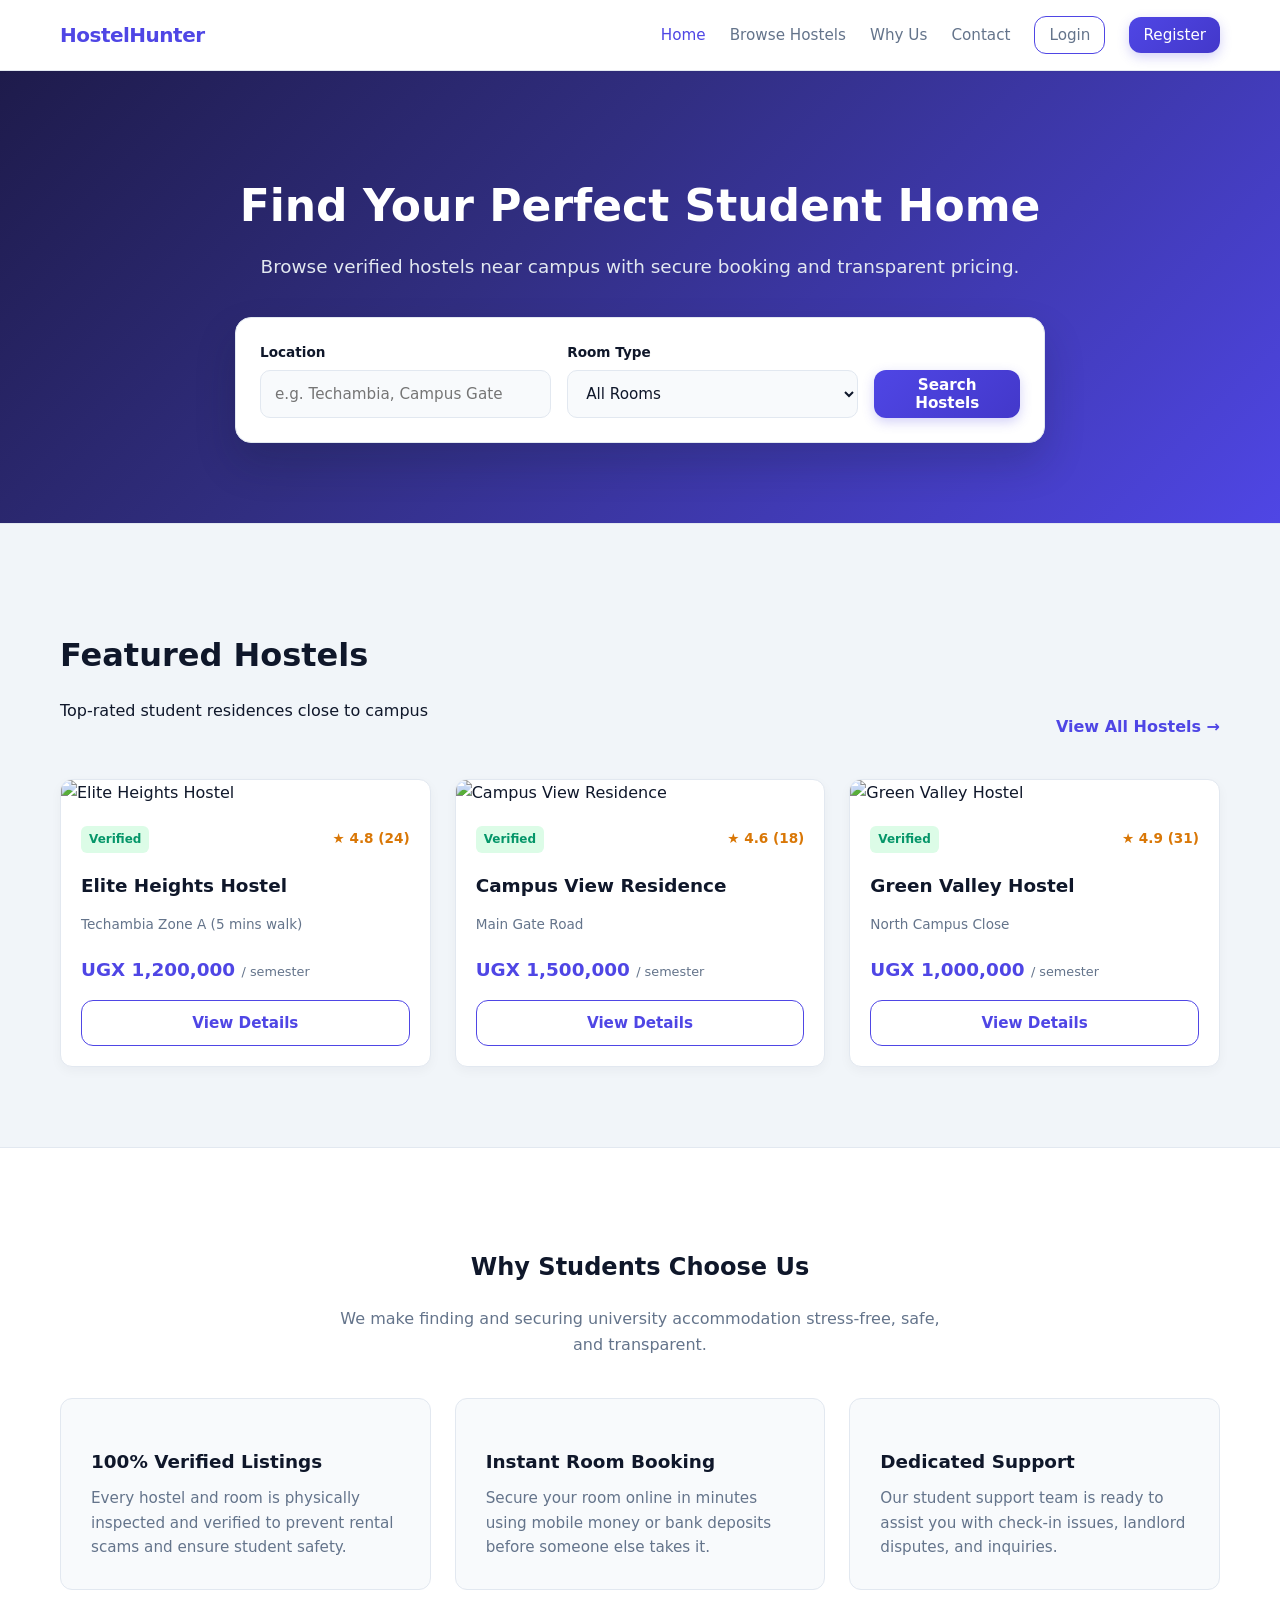
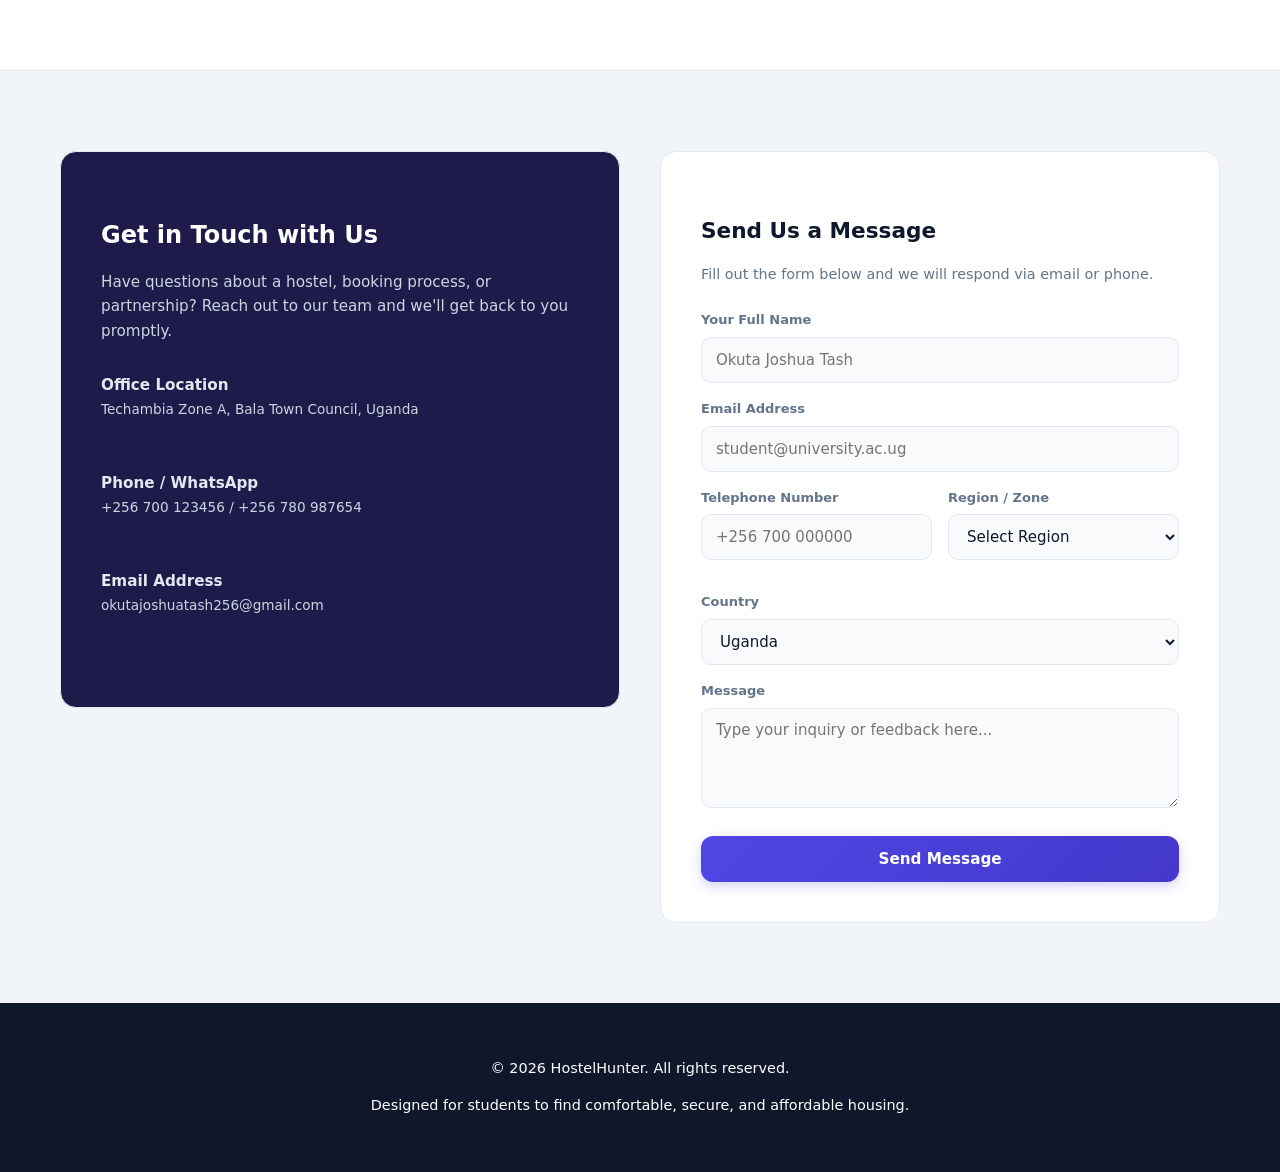
==== index.html @ 8d452d12 "n" ====
<!DOCTYPE html>
<html lang="en">

<head>
    <meta charset="UTF-8">
    <meta name="viewport" content="width=device-width, initial-scale=1.0">
    <title>HostelHunter | Find Your Student Accommodation</title>
    <link rel="stylesheet" href="style.css">
</head>

<body>

    <!-- Navigation Bar -->
    <nav class="navbar">
        <div class="container nav-container">
            <a href="index.html" class="logo">HostelHunter</a>
            <button class="menu-toggle" id="menuToggle" aria-label="Toggle navigation">
                <span></span>
                <span></span>
                <span></span>
            </button>
            <ul class="nav-links" id="navLinks">
                <li><a href="index.html" class="active">Home</a></li>
                <li><a href="listings.html">Browse Hostels</a></li>
                <li><a href="#features">Why Us</a></li>
                <li><a href="#contact">Contact</a></li>
                <li><a href="login.html" class="btn btn-outline" style="padding: 6px 14px;">Login</a></li>
                <li><a href="register.html" class="btn btn-primary" style="padding: 6px 14px;">Register</a></li>
            </ul>
        </div>
    </nav>

    <!-- Hero Section -->
    <header class="hero">
        <div class="container hero-content">
            <h1>Find Your Perfect Student Home</h1>
            <p>Browse verified hostels near campus with secure booking and transparent pricing.</p>

            <form action="listings.html" method="GET" class="search-form">
                <div class="search-group">
                    <label for="location">Location</label>
                    <input type="text" id="location" name="location" placeholder="e.g. Techambia, Campus Gate">
                </div>
                <div class="search-group">
                    <label for="room_type">Room Type</label>
                    <select id="room_type" name="room_type">
                        <option value="">All Rooms</option>
                        <option value="single">Single Room</option>
                        <option value="double">Double Sharing</option>
                        <option value="self_contained">Self Contained</option>
                    </select>
                </div>
                <button type="submit" class="btn btn-primary search-btn">Search Hostels</button>
            </form>
        </div>
    </header>

    <!-- Featured Hostels Section -->
    <section class="section" id="hostels">
        <div class="container">
            <div class="section-header">
                <div>
                    <h2>Featured Hostels</h2>
                    <p>Top-rated student residences close to campus</p>
                </div>
                <a href="listings.html" class="view-all">View All Hostels &rarr;</a>
            </div>

            <div class="grid">
                <!-- Card 1 -->
                <div class="card">
                    <img src="https://images.unsplash.com/photo-1595526114035-0d45ed16cfbf?auto=format&fit=crop&w=600&q=80"
                        alt="Elite Heights Hostel">
                    <div class="card-body">
                        <div class="card-meta">
                            <span class="badge success">Verified</span>
                            <span class="rating">&#9733; 4.8 (24)</span>
                        </div>
                        <h3>Elite Heights Hostel</h3>
                        <p class="location">Techambia Zone A (5 mins walk)</p>
                        <p class="price">UGX 1,200,000 <span>/ semester</span></p>
                        <a href="hostel-detail.html?id=1" class="btn btn-outline full-width">View Details</a>
                    </div>
                </div>

                <!-- Card 2 -->
                <div class="card">
                    <img src="https://images.unsplash.com/photo-1513694203232-719a280e022f?auto=format&fit=crop&w=600&q=80"
                        alt="Campus View Residence">
                    <div class="card-body">
                        <div class="card-meta">
                            <span class="badge success">Verified</span>
                            <span class="rating">&#9733; 4.6 (18)</span>
                        </div>
                        <h3>Campus View Residence</h3>
                        <p class="location">Main Gate Road</p>
                        <p class="price">UGX 1,500,000 <span>/ semester</span></p>
                        <a href="hostel-detail.html?id=2" class="btn btn-outline full-width">View Details</a>
                    </div>
                </div>

                <!-- Card 3 -->
                <div class="card">
                    <img src="https://images.unsplash.com/photo-1502672260266-1c1ef2d93688?auto=format&fit=crop&w=600&q=80"
                        alt="Green Valley Hostel">
                    <div class="card-body">
                        <div class="card-meta">
                            <span class="badge success">Verified</span>
                            <span class="rating">&#9733; 4.9 (31)</span>
                        </div>
                        <h3>Green Valley Hostel</h3>
                        <p class="location">North Campus Close</p>
                        <p class="price">UGX 1,000,000 <span>/ semester</span></p>
                        <a href="hostel-detail.html?id=3" class="btn btn-outline full-width">View Details</a>
                    </div>
                </div>
            </div>
        </div>
    </section>

    <!-- Why Choose Us Section -->
    <section class="section bg-light" id="features">
        <div class="container">
            <div class="text-center" style="max-width: 600px; margin: 0 auto 40px;">
                <h2>Why Students Choose Us</h2>
                <p class="section-sub">We make finding and securing university accommodation stress-free, safe, and
                    transparent.</p>
            </div>

            <div class="features-grid">
                <div class="feature-card">
                    <h3>100% Verified Listings</h3>
                    <p>Every hostel and room is physically inspected and verified to prevent rental scams and ensure
                        student safety.</p>
                </div>
                <div class="feature-card">
                    <h3>Instant Room Booking</h3>
                    <p>Secure your room online in minutes using mobile money or bank deposits before someone else takes
                        it.</p>
                </div>
                <div class="feature-card">
                    <h3>Dedicated Support</h3>
                    <p>Our student support team is ready to assist you with check-in issues, landlord disputes, and
                        inquiries.</p>
                </div>
            </div>
        </div>
    </section>

    <!-- Contact Us Section -->
    <section class="section" id="contact">
        <div class="container">
            <div class="contact-layout">

                <div class="contact-info-card">
                    <h3>Get in Touch with Us</h3>
                    <p>Have questions about a hostel, booking process, or partnership? Reach out to our team and we'll
                        get back to you promptly.</p>

                    <div class="contact-detail-item">
                        <div>
                            <strong>Office Location</strong>
                            <p style="color: #cbd5e1; font-size: 0.85rem; margin-top: 2px;">Techambia Zone A, Bala Town
                                Council, Uganda</p>
                        </div>
                    </div>

                    <div class="contact-detail-item">
                        <div>
                            <strong>Phone / WhatsApp</strong>
                            <p style="color: #cbd5e1; font-size: 0.85rem; margin-top: 2px;">+256 700 123456 / +256 780
                                987654</p>
                        </div>
                    </div>

                    <div class="contact-detail-item">
                        <div>
                            <strong>Email Address</strong>
                            <p style="color: #cbd5e1; font-size: 0.85rem; margin-top: 2px;">okutajoshuatash256@gmail.com
                            </p>
                        </div>
                    </div>
                </div>

                <div class="contact-form-card">
                    <h3 style="color: var(--text); font-size: 1.35rem; margin-bottom: 8px;">Send Us a Message</h3>
                    <p style="color: var(--muted); font-size: 0.9rem; margin-bottom: 24px;">Fill out the form below and
                        we will respond via email or phone.</p>

                    <!-- Success / Error Alert Box -->
                    <div id="contactAlert"
                        style="display: none; padding: 12px 16px; border-radius: 10px; font-size: 0.9rem; font-weight: 600; margin-bottom: 20px; text-align: left; align-items: center; gap: 8px;">
                    </div>

                    <form id="contactForm" onsubmit="handleAjaxContactSubmit(event)">

                        <!-- FormSubmit Hidden Configurations -->
                        <input type="hidden" name="_captcha" value="false">
                        <input type="hidden" name="_template" value="table">
                        <input type="hidden" name="_subject" value="New CampusHostels Inquiry!">

                        <div class="form-group" style="text-align: left; margin-bottom: 16px;">
                            <label for="contactName"
                                style="display:block; font-size:13px; font-weight:600; margin-bottom:6px; color: var(--muted);">Your
                                Full Name</label>
                            <input type="text" id="contactName" name="Full Name" required
                                placeholder="Okuta Joshua Tash"
                                style="width:100%; height:46px; padding:0 14px; border:1px solid var(--border); border-radius:10px; background:var(--bg-light); color: var(--text);">
                        </div>

                        <div class="form-group" style="text-align: left; margin-bottom: 16px;">
                            <label for="contactEmail"
                                style="display:block; font-size:13px; font-weight:600; margin-bottom:6px; color: var(--muted);">Email
                                Address</label>
                            <input type="email" id="contactEmail" name="Email Address" required
                                placeholder="student@university.ac.ug"
                                style="width:100%; height:46px; padding:0 14px; border:1px solid var(--border); border-radius:10px; background:var(--bg-light); color: var(--text);">
                        </div>

                        <!-- Phone Number & Region Row -->
                        <div class="form-row">
                            <div class="form-group" style="text-align: left; margin-bottom: 16px;">
                                <label for="contactPhone"
                                    style="display:block; font-size:13px; font-weight:600; margin-bottom:6px; color: var(--muted);">Telephone
                                    Number</label>
                                <input type="tel" id="contactPhone" name="Phone Number" required
                                    placeholder="+256 700 000000"
                                    style="width:100%; height:46px; padding:0 14px; border:1px solid var(--border); border-radius:10px; background:var(--bg-light); color: var(--text);">
                            </div>

                            <div class="form-group" style="text-align: left; margin-bottom: 16px;">
                                <label for="contactRegion"
                                    style="display:block; font-size:13px; font-weight:600; margin-bottom:6px; color: var(--muted);">Region
                                    / Zone</label>
                                <select id="contactRegion" name="Region Zone" required
                                    style="width:100%; height:46px; padding:0 14px; border:1px solid var(--border); border-radius:10px; background:var(--bg-light); color: var(--text);">
                                    <option value="">Select Region</option>
                                    <option value="Central Region">Central Region</option>
                                    <option value="Eastern Region">Eastern Region</option>
                                    <option value="Northern Region">Northern Region</option>
                                    <option value="Western Region">Western Region</option>
                                </select>
                            </div>
                        </div>

                        <!-- Country Selection (All Countries) -->
                        <div class="form-group" style="text-align: left; margin-bottom: 16px;">
                            <label for="contactCountry"
                                style="display:block; font-size:13px; font-weight:600; margin-bottom:6px; color: var(--muted);">Country</label>
                            <select id="contactCountry" name="Country" required
                                style="width:100%; height:46px; padding:0 14px; border:1px solid var(--border); border-radius:10px; background:var(--bg-light); color: var(--text);">
                                <option value="">Select Country</option>
                                <option value="Uganda" selected>Uganda</option>
                                <option value="Afghanistan">Afghanistan</option>
                                <option value="Albania">Albania</option>
                                <option value="Algeria">Algeria</option>
                                <option value="Andorra">Andorra</option>
                                <option value="Angola">Angola</option>
                                <option value="Argentina">Argentina</option>
                                <option value="Armenia">Armenia</option>
                                <option value="Australia">Australia</option>
                                <option value="Austria">Austria</option>
                                <option value="Azerbaijan">Azerbaijan</option>
                                <option value="Bahamas">Bahamas</option>
                                <option value="Bahrain">Bahrain</option>
                                <option value="Bangladesh">Bangladesh</option>
                                <option value="Barbados">Barbados</option>
                                <option value="Belarus">Belarus</option>
                                <option value="Belgium">Belgium</option>
                                <option value="Belize">Belize</option>
                                <option value="Benin">Benin</option>
                                <option value="Bhutan">Bhutan</option>
                                <option value="Bolivia">Bolivia</option>
                                <option value="Botswana">Botswana</option>
                                <option value="Brazil">Brazil</option>
                                <option value="Brunei">Brunei</option>
                                <option value="Bulgaria">Bulgaria</option>
                                <option value="Burkina Faso">Burkina Faso</option>
                                <option value="Burundi">Burundi</option>
                                <option value="Cambodia">Cambodia</option>
                                <option value="Cameroon">Cameroon</option>
                                <option value="Canada">Canada</option>
                                <option value="Central African Republic">Central African Republic</option>
                                <option value="Chad">Chad</option>
                                <option value="Chile">Chile</option>
                                <option value="China">China</option>
                                <option value="Colombia">Colombia</option>
                                <option value="Comoros">Comoros</option>
                                <option value="Congo">Congo</option>
                                <option value="Costa Rica">Costa Rica</option>
                                <option value="Croatia">Croatia</option>
                                <option value="Cuba">Cuba</option>
                                <option value="Cyprus">Cyprus</option>
                                <option value="Czech Republic">Czech Republic</option>
                                <option value="Denmark">Denmark</option>
                                <option value="Djibouti">Djibouti</option>
                                <option value="Dominican Republic">Dominican Republic</option>
                                <option value="DR Congo">DR Congo</option>
                                <option value="Ecuador">Ecuador</option>
                                <option value="Egypt">Egypt</option>
                                <option value="El Salvador">El Salvador</option>
                                <option value="Equatorial Guinea">Equatorial Guinea</option>
                                <option value="Eritrea">Eritrea</option>
                                <option value="Estonia">Estonia</option>
                                <option value="Eswatini">Eswatini</option>
                                <option value="Ethiopia">Ethiopia</option>
                                <option value="Fiji">Fiji</option>
                                <option value="Finland">Finland</option>
                                <option value="France">France</option>
                                <option value="Gabon">Gabon</option>
                                <option value="Gambia">Gambia</option>
                                <option value="Georgia">Georgia</option>
                                <option value="Germany">Germany</option>
                                <option value="Ghana">Ghana</option>
                                <option value="Greece">Greece</option>
                                <option value="Guatemala">Guatemala</option>
                                <option value="Guinea">Guinea</option>
                                <option value="Guyana">Guyana</option>
                                <option value="Haiti">Haiti</option>
                                <option value="Honduras">Honduras</option>
                                <option value="Hungary">Hungary</option>
                                <option value="Iceland">Iceland</option>
                                <option value="India">India</option>
                                <option value="Indonesia">Indonesia</option>
                                <option value="Iran">Iran</option>
                                <option value="Iraq">Iraq</option>
                                <option value="Ireland">Ireland</option>
                                <option value="Israel">Israel</option>
                                <option value="Italy">Italy</option>
                                <option value="Ivory Coast">Ivory Coast</option>
                                <option value="Jamaica">Jamaica</option>
                                <option value="Japan">Japan</option>
                                <option value="Jordan">Jordan</option>
                                <option value="Kazakhstan">Kazakhstan</option>
                                <option value="Kenya">Kenya</option>
                                <option value="Kuwait">Kuwait</option>
                                <option value="Kyrgyzstan">Kyrgyzstan</option>
                                <option value="Laos">Laos</option>
                                <option value="Latvia">Latvia</option>
                                <option value="Lebanon">Lebanon</option>
                                <option value="Lesotho">Lesotho</option>
                                <option value="Liberia">Liberia</option>
                                <option value="Libya">Libya</option>
                                <option value="Liechtenstein">Liechtenstein</option>
                                <option value="Lithuania">Lithuania</option>
                                <option value="Luxembourg">Luxembourg</option>
                                <option value="Madagascar">Madagascar</option>
                                <option value="Malawi">Malawi</option>
                                <option value="Malaysia">Malaysia</option>
                                <option value="Maldives">Maldives</option>
                                <option value="Mali">Mali</option>
                                <option value="Malta">Malta</option>
                                <option value="Mauritania">Mauritania</option>
                                <option value="Mauritius">Mauritius</option>
                                <option value="Mexico">Mexico</option>
                                <option value="Moldova">Moldova</option>
                                <option value="Monaco">Monaco</option>
                                <option value="Mongolia">Mongolia</option>
                                <option value="Montenegro">Montenegro</option>
                                <option value="Morocco">Morocco</option>
                                <option value="Mozambique">Mozambique</option>
                                <option value="Myanmar">Myanmar</option>
                                <option value="Namibia">Namibia</option>
                                <option value="Nepal">Nepal</option>
                                <option value="Netherlands">Netherlands</option>
                                <option value="New Zealand">New Zealand</option>
                                <option value="Nicaragua">Nicaragua</option>
                                <option value="Niger">Niger</option>
                                <option value="Nigeria">Nigeria</option>
                                <option value="North Korea">North Korea</option>
                                <option value="North Macedonia">North Macedonia</option>
                                <option value="Norway">Norway</option>
                                <option value="Oman">Oman</option>
                                <option value="Pakistan">Pakistan</option>
                                <option value="Palestine">Palestine</option>
                                <option value="Panama">Panama</option>
                                <option value="Papua New Guinea">Papua New Guinea</option>
                                <option value="Paraguay">Paraguay</option>
                                <option value="Peru">Peru</option>
                                <option value="Philippines">Philippines</option>
                                <option value="Poland">Poland</option>
                                <option value="Portugal">Portugal</option>
                                <option value="Qatar">Qatar</option>
                                <option value="Romania">Romania</option>
                                <option value="Russia">Russia</option>
                                <option value="Rwanda">Rwanda</option>
                                <option value="Saudi Arabia">Saudi Arabia</option>
                                <option value="Senegal">Senegal</option>
                                <option value="Serbia">Serbia</option>
                                <option value="Sierra Leone">Sierra Leone</option>
                                <option value="Singapore">Singapore</option>
                                <option value="Slovakia">Slovakia</option>
                                <option value="Slovenia">Slovenia</option>
                                <option value="Somalia">Somalia</option>
                                <option value="South Africa">South Africa</option>
                                <option value="South Korea">South Korea</option>
                                <option value="South Sudan">South Sudan</option>
                                <option value="Spain">Spain</option>
                                <option value="Sri Lanka">Sri Lanka</option>
                                <option value="Sudan">Sudan</option>
                                <option value="Sweden">Sweden</option>
                                <option value="Switzerland">Switzerland</option>
                                <option value="Syria">Syria</option>
                                <option value="Taiwan">Taiwan</option>
                                <option value="Tajikistan">Tajikistan</option>
                                <option value="Tanzania">Tanzania</option>
                                <option value="Thailand">Thailand</option>
                                <option value="Togo">Togo</option>
                                <option value="Trinidad and Tobago">Trinidad and Tobago</option>
                                <option value="Tunisia">Tunisia</option>
                                <option value="Turkey">Turkey</option>
                                <option value="Turkmenistan">Turkmenistan</option>
                                <option value="UAE">United Arab Emirates</option>
                                <option value="UK">United Kingdom</option>
                                <option value="Ukraine">Ukraine</option>
                                <option value="Uruguay">Uruguay</option>
                                <option value="USA">United States</option>
                                <option value="Uzbekistan">Uzbekistan</option>
                                <option value="Venezuela">Venezuela</option>
                                <option value="Vietnam">Vietnam</option>
                                <option value="Yemen">Yemen</option>
                                <option value="Zambia">Zambia</option>
                                <option value="Zimbabwe">Zimbabwe</option>
                            </select>
                        </div>

                        <div class="form-group" style="text-align: left; margin-bottom: 20px;">
                            <label for="contactText"
                                style="display:block; font-size:13px; font-weight:600; margin-bottom:6px; color: var(--muted);">Message</label>
                            <textarea id="contactText" name="Message" required
                                placeholder="Type your inquiry or feedback here..."
                                style="width:100%; height:100px; padding:12px 14px; border:1px solid var(--border); border-radius:10px; background:var(--bg-light); color: var(--text); resize:vertical;"></textarea>
                        </div>

                        <button type="submit" id="contactBtn" class="btn btn-primary full-width"
                            style="height: 46px;">Send Message</button>
                    </form>
                </div>

            </div>
        </div>
    </section>

    <!-- Footer -->
    <footer class="footer">
        <div class="container">
            <p>&copy; 2026 HostelHunter. All rights reserved.</p>
            <p class="footer-sub">Designed for students to find comfortable, secure, and affordable housing.</p>
        </div>
    </footer>

    <script src="script.js"></script>
</body>

</html>
---- style.css ----
/* ==========================================================
   CampusHostels Modern Slate & Emerald Design System
   ========================================================== */

:root {
  --primary: #4f46e5;
  /* Rich Indigo */
  --primary-dark: #4338ca;
  --accent: #0d9488;
  /* Deep Teal */
  --success: #059669;
  /* Emerald Green */
  --text: #0f172a;
  /* Slate Dark */
  --muted: #64748b;
  /* Slate Muted */
  --border: #e2e8f0;
  /* Crisp Border */
  --white: #ffffff;
  --bg-light: #f8fafc;
  /* Soft Light Background */
  --bg-main: #f1f5f9;
  /* Main Site Background */
  --radius: 12px;
  --transition: all 0.2s ease;
}

/* Universal Layout Safeguards */
*,
*::before,
*::after {
  box-sizing: border-box;
  max-width: 100%;
}

html,
body {
  overflow-x: hidden;
  width: 100%;
  margin: 0;
  padding: 0;
}

body {
  font-family: "Segoe UI", system-ui, -apple-system, Roboto, sans-serif;
  color: var(--text);
  background-color: var(--bg-main);
  line-height: 1.6;
}

button,
input,
select,
textarea {
  font-family: inherit;
}

.container {
  width: 100%;
  max-width: 1200px;
  margin: 0 auto;
  padding: 0 20px;
}

.text-center {
  text-align: center;
}

/* ---------- Navigation Bar ---------- */
.navbar {
  background: var(--white);
  border-bottom: 1px solid var(--border);
  box-shadow: 0 1px 3px rgba(0, 0, 0, 0.05);
  position: sticky;
  top: 0;
  z-index: 1000;
  width: 100%;
}

.nav-container {
  display: flex;
  justify-content: space-between;
  align-items: center;
  height: 70px;
  position: relative;
}

.logo {
  font-size: 1.25rem;
  font-weight: 700;
  color: var(--primary);
  text-decoration: none;
  letter-spacing: -0.5px;
  display: flex;
  align-items: center;
}

.logo span {
  font-size: 0.75rem;
  background: var(--primary);
  color: #fff;
  padding: 2px 8px;
  border-radius: 4px;
  margin-left: 6px;
}

.nav-links {
  display: flex;
  list-style: none;
  align-items: center;
  gap: 24px;
  margin: 0;
  padding: 0;
}

.nav-links a {
  text-decoration: none;
  color: var(--muted);
  font-size: 0.95rem;
  font-weight: 500;
  transition: var(--transition);
}

.nav-links a:hover,
.nav-links a.active {
  color: var(--primary);
}

.menu-toggle {
  display: none;
  flex-direction: column;
  gap: 5px;
  background: none;
  border: 0;
  cursor: pointer;
  padding: 4px;
}

.menu-toggle span {
  display: block;
  width: 25px;
  height: 3px;
  background: var(--text);
  border-radius: 2px;
  transition: var(--transition);
}

/* ---------- Buttons ---------- */
.btn {
  display: inline-flex;
  align-items: center;
  justify-content: center;
  padding: 10px 18px;
  border-radius: var(--radius);
  font-weight: 600;
  text-decoration: none;
  cursor: pointer;
  transition: var(--transition);
  border: 0;
  font-size: 0.95rem;
}

.btn-primary {
  background: linear-gradient(135deg, var(--primary), var(--primary-dark));
  color: #fff !important;
  box-shadow: 0 4px 12px rgba(79, 70, 229, 0.25);
}

.btn-primary:hover {
  transform: translateY(-1px);
  box-shadow: 0 6px 16px rgba(79, 70, 229, 0.35);
}

.btn-outline {
  border: 1px solid var(--primary);
  color: var(--primary);
  background: transparent;
}

.btn-outline:hover {
  background: var(--primary);
  color: #fff !important;
}

.full-width {
  display: block;
  width: 100%;
  text-align: center;
}

/* ---------- Hero & Page Headers ---------- */
.hero {
  background: linear-gradient(135deg, #1e1b4b 0%, #312e81 40%, #4f46e5 100%);
  color: var(--white);
  padding: 80px 0;
  text-align: center;
  border-bottom: 1px solid var(--border);
}

.hero-content {
  max-width: 850px;
  margin: 0 auto;
}

.hero-content h1 {
  font-size: 2.75rem;
  font-weight: 800;
  color: #ffffff !important;
  margin-bottom: 16px;
  line-height: 1.2;
}

.hero-content p {
  font-size: 1.15rem;
  margin-bottom: 36px;
  color: #e2e8f0 !important;
}

.page-header {
  background: linear-gradient(135deg, #1e1b4b 0%, #312e81 40%, #4f46e5 100%);
  color: var(--white);
  padding: 50px 0;
  margin-bottom: 40px;
  border-bottom: 1px solid var(--border);
}

.page-header h1 {
  font-size: 2.25rem;
  font-weight: 800;
  color: #ffffff !important;
  margin-bottom: 8px;
}

.page-header p {
  color: #cbd5e1 !important;
  font-size: 1rem;
  margin: 0;
}

/* ---------- Search Form & Filters ---------- */
.search-form {
  background: var(--white);
  padding: 24px;
  border-radius: 16px;
  display: grid;
  grid-template-columns: 2fr 2fr 1fr;
  gap: 16px;
  box-shadow: 0 20px 40px rgba(15, 23, 42, 0.2);
  border: 1px solid var(--border);
  width: 100%;
  margin: 0 auto;
  text-align: left;
  align-items: flex-end;
}

.search-group {
  width: 100%;
  display: flex;
  flex-direction: column;
}

.search-group label {
  font-size: 0.85rem;
  font-weight: 600;
  margin-bottom: 6px;
  color: var(--text);
}

.search-group input,
.search-group select {
  width: 100% !important;
  min-width: 0;
  height: 48px;
  padding: 0 14px;
  border: 1px solid var(--border);
  border-radius: 10px;
  background-color: var(--bg-light);
  font-size: 0.95rem;
  color: var(--text);
}

.search-btn {
  height: 48px;
  width: 100%;
}

.listings-layout {
  display: grid;
  grid-template-columns: 280px 1fr;
  gap: 32px;
  align-items: start;
  margin-bottom: 80px;
}

.filter-sidebar {
  background: var(--white);
  border: 1px solid var(--border);
  border-radius: var(--radius);
  padding: 24px;
  position: sticky;
  top: 90px;
}

.filter-sidebar h3 {
  font-size: 1.15rem;
  color: var(--text);
  border-bottom: 1px solid var(--border);
  padding-bottom: 10px;
  margin-bottom: 20px;
}

.filter-group {
  margin-bottom: 20px;
  text-align: left;
}

.filter-group label {
  display: block;
  font-size: 0.85rem;
  font-weight: 600;
  color: var(--text);
  margin-bottom: 8px;
}

.filter-group input[type="text"],
.filter-group select,
.filter-group input[type="number"] {
  width: 100%;
  height: 42px;
  padding: 0 12px;
  border: 1px solid var(--border);
  border-radius: 8px;
  font-size: 0.9rem;
  background: var(--bg-light);
  color: var(--text);
}

.checkbox-group {
  display: flex;
  flex-direction: column;
  gap: 8px;
  max-height: 160px;
  overflow-y: auto;
}

.checkbox-label {
  display: flex;
  align-items: center;
  gap: 8px;
  font-size: 0.9rem;
  color: var(--muted);
  cursor: pointer;
}

.checkbox-label input {
  accent-color: var(--primary);
  width: 16px;
  height: 16px;
}

.listings-top-bar {
  display: flex;
  justify-content: space-between;
  align-items: center;
  margin-bottom: 24px;
  background: var(--white);
  padding: 16px 20px;
  border-radius: var(--radius);
  border: 1px solid var(--border);
  flex-wrap: wrap;
  gap: 12px;
}

.results-count {
  font-size: 0.9rem;
  color: var(--muted);
}

.sort-container {
  display: flex;
  align-items: center;
  gap: 8px;
  font-size: 0.9rem;
  color: var(--muted);
}

.sort-container select {
  padding: 6px 12px;
  border: 1px solid var(--border);
  border-radius: 6px;
  background: #fff;
  color: var(--text);
  outline: none;
}

/* ---------- Sections & Hostel Cards ---------- */
.section {
  padding: 80px 0;
}

.bg-light {
  background-color: var(--white);
  border-top: 1px solid var(--border);
  border-bottom: 1px solid var(--border);
}

.section-header {
  display: flex;
  justify-content: space-between;
  align-items: flex-end;
  margin-bottom: 40px;
  flex-wrap: wrap;
  gap: 16px;
}

.section-header h2 {
  font-size: 2rem;
  color: var(--text);
  margin-bottom: 6px;
}

.section-sub {
  color: var(--muted);
  font-size: 1rem;
  margin-bottom: 40px;
}

.view-all {
  color: var(--primary);
  text-decoration: none;
  font-weight: 600;
}

.view-all:hover {
  text-decoration: underline;
}

.grid {
  display: grid;
  grid-template-columns: repeat(auto-fit, minmax(280px, 1fr));
  gap: 24px;
}

.card {
  background: var(--white);
  border: 1px solid var(--border);
  border-radius: var(--radius);
  overflow: hidden;
  transition: var(--transition);
  box-shadow: 0 4px 12px rgba(15, 23, 42, 0.04);
}

.card:hover {
  box-shadow: 0 12px 24px rgba(15, 23, 42, 0.08);
  border-color: var(--primary);
  transform: translateY(-2px);
}

.card img {
  width: 100%;
  height: 200px;
  object-fit: cover;
}

.card-body {
  padding: 20px;
}

.card-meta {
  display: flex;
  justify-content: space-between;
  align-items: center;
  margin-bottom: 12px;
}

.badge {
  font-size: 0.75rem;
  font-weight: 600;
  padding: 4px 8px;
  border-radius: 6px;
}

.badge.success {
  background: #dcfce7;
  color: var(--success);
}

.rating {
  font-size: 0.85rem;
  font-weight: 600;
  color: #d97706;
}

.card h3 {
  font-size: 1.15rem;
  color: var(--text) !important;
  margin-bottom: 6px;
}

.location {
  font-size: 0.85rem;
  color: var(--muted) !important;
  margin-bottom: 12px;
}

.price {
  font-size: 1.15rem;
  font-weight: 700;
  color: var(--primary);
  margin-bottom: 16px;
}

.price span {
  font-size: 0.8rem;
  font-weight: 400;
  color: var(--muted);
}

/* Features Grid */
.features-grid {
  display: grid;
  grid-template-columns: repeat(auto-fit, minmax(280px, 1fr));
  gap: 24px;
}

.feature-card {
  background: var(--bg-light);
  border: 1px solid var(--border);
  border-radius: var(--radius);
  padding: 30px;
  text-align: left;
}

.feature-card h3 {
  font-size: 1.15rem;
  color: var(--text) !important;
  margin-bottom: 10px;
}

.feature-card p {
  color: var(--muted) !important;
  font-size: 0.95rem;
  margin: 0;
}

/* ---------- Hostel Detail & Booking Layouts ---------- */
.detail-layout,
.booking-layout,
.dashboard-layout {
  display: grid;
  grid-template-columns: 2fr 1fr;
  gap: 32px;
  align-items: start;
  margin: 40px 0 80px;
}

.dashboard-layout {
  grid-template-columns: 260px 1fr;
}

.gallery-container {
  display: grid;
  grid-template-columns: 2fr 1fr;
  gap: 12px;
  margin-bottom: 24px;
}

.main-image {
  width: 100%;
  height: 380px;
  object-fit: cover;
  border-radius: var(--radius);
  border: 1px solid var(--border);
}

.side-images {
  display: flex;
  flex-direction: column;
  gap: 12px;
}

.side-images img {
  width: 100%;
  height: 184px;
  object-fit: cover;
  border-radius: var(--radius);
  border: 1px solid var(--border);
}

.detail-section,
.booking-card,
.dashboard-card {
  padding: 32px;
  margin-bottom: 24px;
  background: var(--white);
  border: 1px solid var(--border);
  border-radius: var(--radius);
}

.detail-section h2,
.booking-card h2,
.dashboard-card h2 {
  font-size: 1.35rem;
  color: var(--text);
  margin-bottom: 16px;
  border-bottom: 1px solid var(--border);
  padding-bottom: 10px;
}

.amenities-grid {
  display: grid;
  grid-template-columns: repeat(2, 1fr);
  gap: 12px;
  margin-top: 16px;
}

.amenity-item {
  display: flex;
  align-items: center;
  gap: 10px;
  font-size: 0.9rem;
  color: var(--text);
  background: var(--bg-light);
  padding: 10px 14px;
  border-radius: 8px;
  border: 1px solid var(--border);
}

.room-type-card {
  border: 1px solid var(--border);
  border-radius: 8px;
  padding: 16px;
  margin-bottom: 12px;
  display: flex;
  justify-content: space-between;
  align-items: center;
  background: var(--bg-light);
  flex-wrap: wrap;
  gap: 12px;
}

.room-info h4 {
  color: var(--text);
  font-size: 1.05rem;
  margin-bottom: 4px;
}

.room-info p {
  color: var(--muted);
  font-size: 0.85rem;
  margin: 0;
}

.room-action {
  text-align: right;
}

.room-action .price {
  font-size: 1.1rem;
  font-weight: 700;
  color: var(--primary);
  margin-bottom: 8px;
}

.review-card {
  background: var(--bg-light);
  border: 1px solid var(--border);
  border-radius: 8px;
  padding: 16px;
  margin-bottom: 12px;
}

.review-header {
  display: flex;
  justify-content: space-between;
  margin-bottom: 4px;
}

.reviewer-name {
  font-weight: 600;
  font-size: 0.95rem;
  color: var(--text);
}

.review-date {
  font-size: 0.8rem;
  color: var(--muted);
}

.review-text {
  font-size: 0.9rem;
  color: var(--muted);
  margin: 0;
}

.booking-sidebar {
  padding: 24px;
  position: sticky;
  top: 90px;
  border: 1px solid var(--border);
  border-radius: var(--radius);
  background: var(--white);
}

.booking-sidebar h3 {
  color: var(--text);
  font-size: 1.25rem;
  margin-bottom: 16px;
}

.hostel-contact-box {
  margin-top: 20px;
  padding-top: 16px;
  border-top: 1px solid var(--border);
  font-size: 0.9rem;
  color: var(--muted);
}

.hostel-contact-box strong {
  color: var(--text);
}

/* Payment Options Grid */
.payment-options-grid {
  display: grid;
  grid-template-columns: repeat(3, 1fr);
  gap: 16px;
  margin-bottom: 24px;
}

.payment-card-option {
  border: 2px solid var(--border);
  border-radius: 12px;
  padding: 16px;
  cursor: pointer;
  background: var(--bg-light);
  transition: var(--transition);
  display: flex;
  flex-direction: column;
  position: relative;
}

.payment-card-option input {
  position: absolute;
  top: 12px;
  right: 12px;
  accent-color: var(--primary);
}

.payment-card-option.selected {
  border-color: var(--primary);
  background: #eef2ff;
}

.payment-title {
  font-weight: 600;
  font-size: 0.95rem;
  color: var(--text);
  margin-bottom: 4px;
}

.payment-desc {
  font-size: 0.8rem;
  color: var(--muted);
}

.payment-details-box {
  display: none;
  background: var(--bg-light);
  border: 1px solid var(--border);
  border-radius: 10px;
  padding: 20px;
  margin-top: 16px;
}

.payment-details-box.active {
  display: block;
}

/* ---------- Dashboard Components ---------- */
.dashboard-sidebar {
  padding: 24px;
  position: sticky;
  top: 90px;
  background: var(--white);
  border: 1px solid var(--border);
  border-radius: var(--radius);
}

.student-profile-snippet {
  text-align: center;
  padding-bottom: 20px;
  margin-bottom: 20px;
  border-bottom: 1px solid var(--border);
}

.student-avatar {
  width: 64px;
  height: 64px;
  border-radius: 50%;
  background: linear-gradient(135deg, var(--primary), var(--accent));
  color: #fff;
  font-size: 1.5rem;
  font-weight: 700;
  display: grid;
  place-items: center;
  margin: 0 auto 12px;
}

.student-profile-snippet h3 {
  font-size: 1rem;
  color: var(--text);
  margin-bottom: 2px;
}

.student-profile-snippet p {
  font-size: 0.8rem;
  color: var(--muted);
}

.dashboard-nav {
  display: flex;
  flex-direction: column;
  gap: 6px;
}

.dashboard-nav-link {
  display: flex;
  align-items: center;
  gap: 12px;
  padding: 10px 14px;
  border-radius: 8px;
  color: var(--muted);
  text-decoration: none;
  font-size: 0.95rem;
  font-weight: 500;
  transition: var(--transition);
}

.dashboard-nav-link:hover,
.dashboard-nav-link.active {
  background: var(--bg-light);
  color: var(--primary);
}

.dashboard-section {
  display: none;
}

.dashboard-section.active {
  display: block;
}

.stats-grid {
  display: grid;
  grid-template-columns: repeat(3, 1fr);
  gap: 16px;
  margin-bottom: 24px;
}

.stat-box {
  background: var(--bg-light);
  border: 1px solid var(--border);
  border-radius: 12px;
  padding: 20px;
}

.stat-box span {
  display: block;
  font-size: 0.8rem;
  color: var(--muted);
  text-transform: uppercase;
  font-weight: 600;
  margin-bottom: 6px;
}

.stat-box strong {
  font-size: 1.35rem;
  color: var(--text);
}

/* ---------- Tables ---------- */
.booking-table {
  width: 100%;
  border-collapse: collapse;
  text-align: left;
  font-size: 0.9rem;
}

.booking-table th {
  background: var(--bg-light);
  color: var(--muted);
  font-weight: 600;
  padding: 12px;
  border-bottom: 1px solid var(--border);
}

.booking-table td {
  padding: 14px 12px;
  border-bottom: 1px solid var(--border);
  color: var(--text);
}

.badge-status {
  display: inline-block;
  padding: 4px 10px;
  border-radius: 6px;
  font-size: 0.75rem;
  font-weight: 600;
}

.badge-status.confirmed {
  background: #dcfce7;
  color: var(--success);
}

.badge-status.pending {
  background: #fef9c3;
  color: #854d0e;
}

/* ---------- Forms & Summary ---------- */
.form-row {
  display: grid;
  grid-template-columns: repeat(2, 1fr);
  gap: 16px;
  margin-bottom: 16px;
}

.form-group {
  margin-bottom: 16px;
  text-align: left;
}

.form-group label {
  display: block;
  margin-bottom: 6px;
  font-size: 13px;
  font-weight: 600;
  color: var(--muted);
}

.form-group input,
.form-group select,
.form-group textarea {
  width: 100%;
  height: 46px;
  padding: 0 14px;
  font-size: 15px;
  color: var(--text);
  background: var(--bg-light);
  border: 1px solid var(--border);
  border-radius: 10px;
  transition: border-color .2s, box-shadow .2s;
}

.form-group textarea {
  height: 100px;
  padding-top: 12px;
  resize: vertical;
}

.form-group input:focus,
.form-group select:focus,
.form-group textarea:focus {
  outline: none;
  background: #fff;
  border-color: var(--primary);
  box-shadow: 0 0 0 4px rgba(79, 70, 229, 0.15);
}

.summary-item {
  display: flex;
  justify-content: space-between;
  margin-bottom: 12px;
  font-size: 0.9rem;
  color: var(--muted);
}

.summary-total {
  border-top: 1px solid var(--border);
  padding-top: 14px;
  margin-top: 14px;
  font-size: 1.1rem;
  font-weight: 700;
  color: var(--text);
  display: flex;
  justify-content: space-between;
}

/* ---------- Contact Section ---------- */
.contact-layout {
  display: grid;
  grid-template-columns: 1fr 1fr;
  gap: 40px;
  align-items: start;
}

.contact-info-card {
  background: #1e1b4b;
  color: var(--white);
  padding: 40px;
  border-radius: 16px;
  border: 1px solid var(--border);
}

.contact-info-card h3 {
  color: var(--white) !important;
  font-size: 1.5rem;
  margin-bottom: 12px;
}

.contact-info-card p {
  color: #cbd5e1 !important;
  font-size: 0.95rem;
  margin-bottom: 30px;
}

.contact-detail-item {
  display: flex;
  align-items: flex-start;
  gap: 14px;
  margin-bottom: 20px;
  font-size: 0.95rem;
  color: #e2e8f0;
}

.contact-form-card {
  background: var(--white);
  border: 1px solid var(--border);
  border-radius: 16px;
  padding: 40px;
}

/* ---------- Modals ---------- */
.modal-overlay {
  position: fixed;
  top: 0;
  left: 0;
  width: 100%;
  height: 100%;
  background: rgba(15, 23, 42, 0.6);
  display: grid;
  place-items: center;
  z-index: 2000;
  opacity: 0;
  visibility: hidden;
  transition: opacity 0.2s ease, visibility 0.2s ease;
  padding: 16px;
}

.modal-overlay.active {
  opacity: 1;
  visibility: visible;
}

.modal-card {
  background: var(--white);
  border: 1px solid var(--border);
  border-radius: 16px;
  padding: 32px;
  width: 100%;
  max-width: 480px;
  box-shadow: 0 20px 40px rgba(15, 23, 42, 0.2);
}

/* ---------- Footer ---------- */
.footer {
  background: #0f172a;
  color: var(--white);
  padding: 40px 0;
  text-align: center;
}

.footer p {
  font-size: 0.9rem;
  color: #ffffff;
}

.footer-sub {
  color: var(--muted);
  font-size: 0.8rem;
  margin-top: 6px;
}

/* ==========================================================
   SMARTPHONE & TABLET RESPONSIVE BREAKPOINTS
   ========================================================== */

@media (max-width: 900px) {

  .grid,
  .listings-layout,
  .detail-layout,
  .booking-layout,
  .dashboard-layout,
  .contact-layout,
  .stats-grid,
  .form-row,
  .search-form,
  .payment-options-grid,
  .gallery-container {
    grid-template-columns: 1fr !important;
  }

  .filter-sidebar,
  .booking-sidebar,
  .dashboard-sidebar {
    position: static;
  }
}

@media (max-width: 768px) {
  .container {
    padding-left: 16px;
    padding-right: 16px;
  }

  /* Hamburger Navigation Drawer */
  .menu-toggle {
    display: flex !important;
  }

  .nav-links {
    display: none;
    flex-direction: column;
    position: absolute;
    top: 70px;
    left: 0;
    width: 100%;
    background: var(--white);
    padding: 20px;
    border-bottom: 1px solid var(--border);
    box-shadow: 0 10px 25px rgba(15, 23, 42, 0.1);
    align-items: stretch;
    gap: 12px;
  }

  .nav-links.active {
    display: flex !important;
  }

  .nav-links li {
    width: 100%;
  }

  .nav-links a {
    display: block;
    width: 100%;
    padding: 10px 0;
  }

  /* Hero & Page Header Adjustments */
  .hero,
  .page-header {
    padding: 40px 0;
  }

  .hero-content h1 {
    font-size: 2rem;
  }

  .search-form {
    padding: 16px;
  }

  .section {
    padding: 50px 0;
  }

  .contact-info-card,
  .contact-form-card,
  .booking-card,
  .detail-section {
    padding: 24px;
  }

  /* Tables wrapper */
  div[style*="overflow-x: auto"] {
    width: 100%;
    overflow-x: auto;
    -webkit-overflow-scrolling: touch;
  }

  .booking-table {
    min-width: 500px;
  }
}
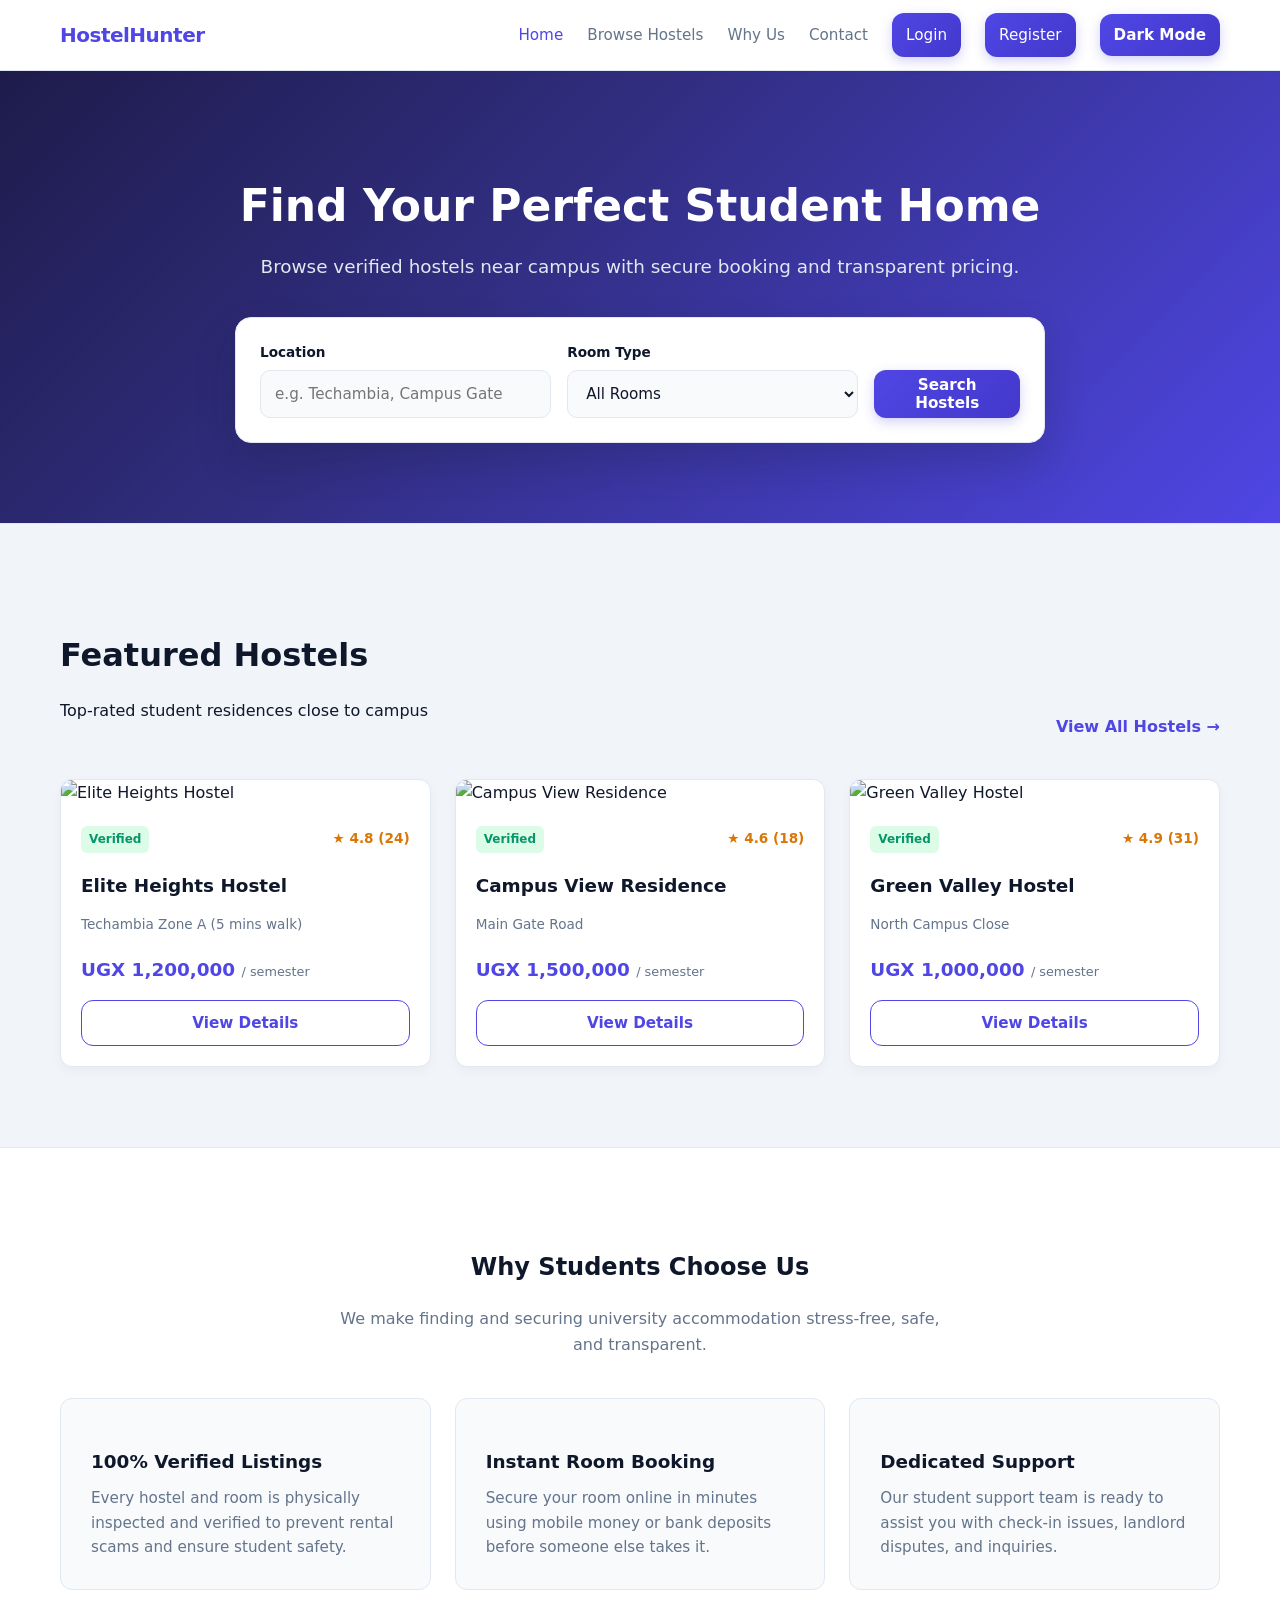
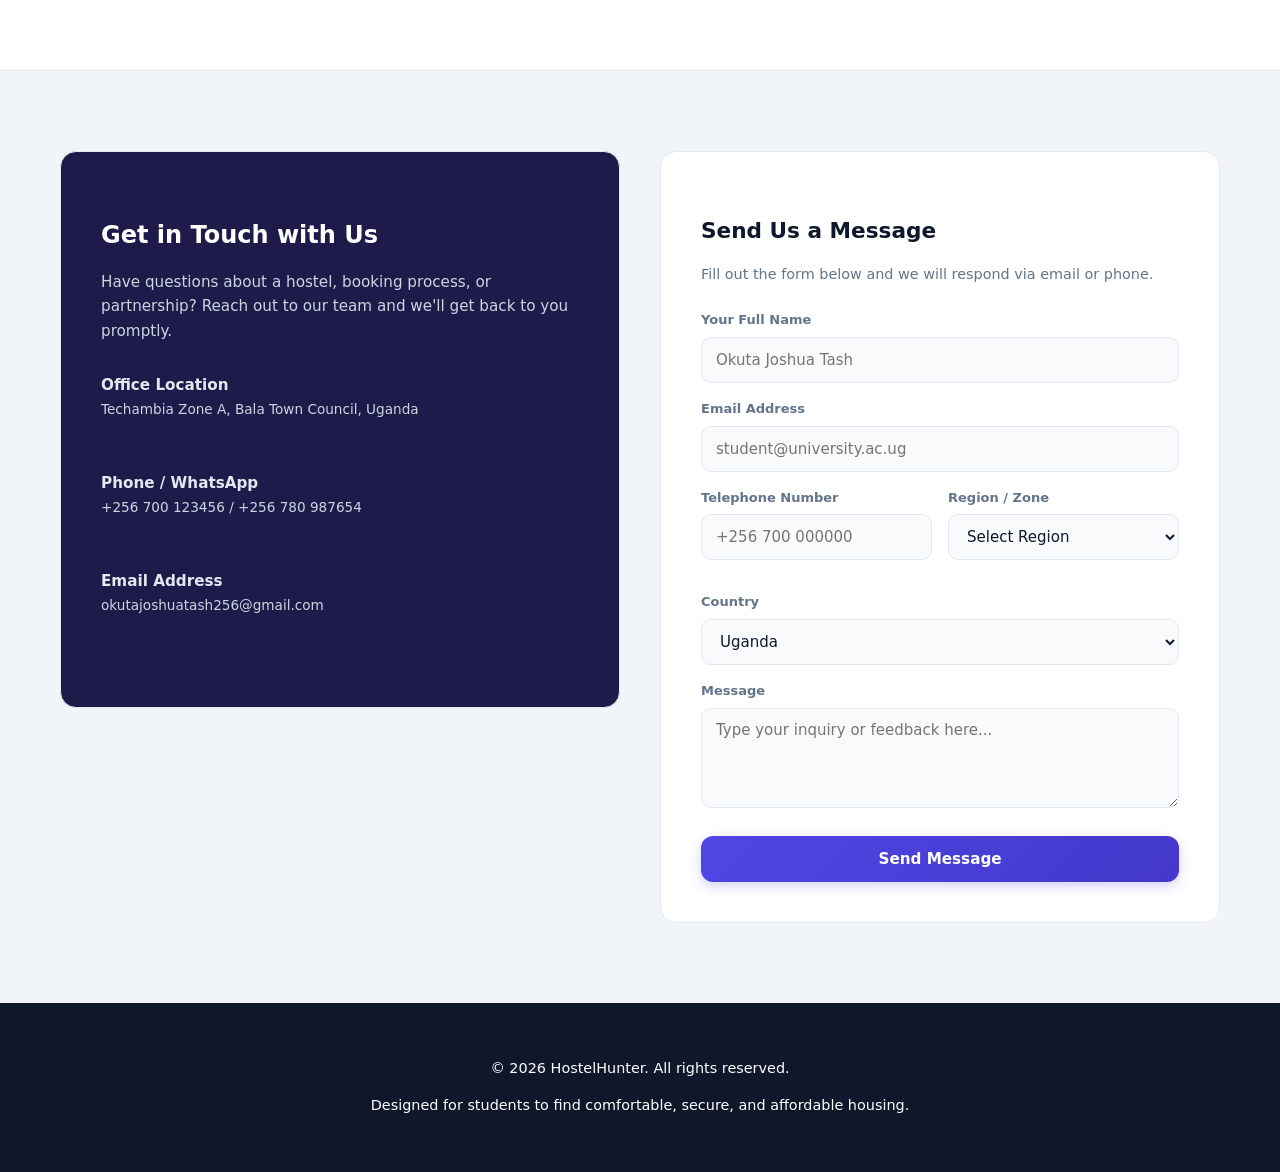
==== commit 13fea08c: "dark mode" ====
--- a/index.html
+++ b/index.html
@@ -5,7 +5,11 @@
     <meta charset="UTF-8">
     <meta name="viewport" content="width=device-width, initial-scale=1.0">
     <title>HostelHunter | Find Your Student Accommodation</title>
+
+    <link rel="icon" type="image/png" href="icon.jpeg">
     <link rel="stylesheet" href="style.css">
+
+
 </head>
 
 <body>
@@ -24,8 +28,19 @@
                 <li><a href="listings.html">Browse Hostels</a></li>
                 <li><a href="#features">Why Us</a></li>
                 <li><a href="#contact">Contact</a></li>
-                <li><a href="login.html" class="btn btn-outline" style="padding: 6px 14px;">Login</a></li>
-                <li><a href="register.html" class="btn btn-primary" style="padding: 6px 14px;">Register</a></li>
+                <li><a href="login.html" class="btn btn-primary" style="padding: 10px 14px;">Login</a></li>
+                <li><a href="register.html" class="btn btn-primary" style="padding: 10px 14px;">Register</a></li>
+                <button onclick="toggleDarkMode()" class="btn btn-primary" style="padding: 12px 14px;">Dark Mode</button>
+                <script>
+                    //Toggle dark mode button
+                    let isDark = false;
+                    function toggleDarkMode() {
+                        isDark = !isDark;
+                        document.body.style.background = isDark ? "black" : "white";
+                        document.body.style.color = isDark ? "white" : "black";
+
+                    }
+                </script>
             </ul>
         </div>
     </nav>
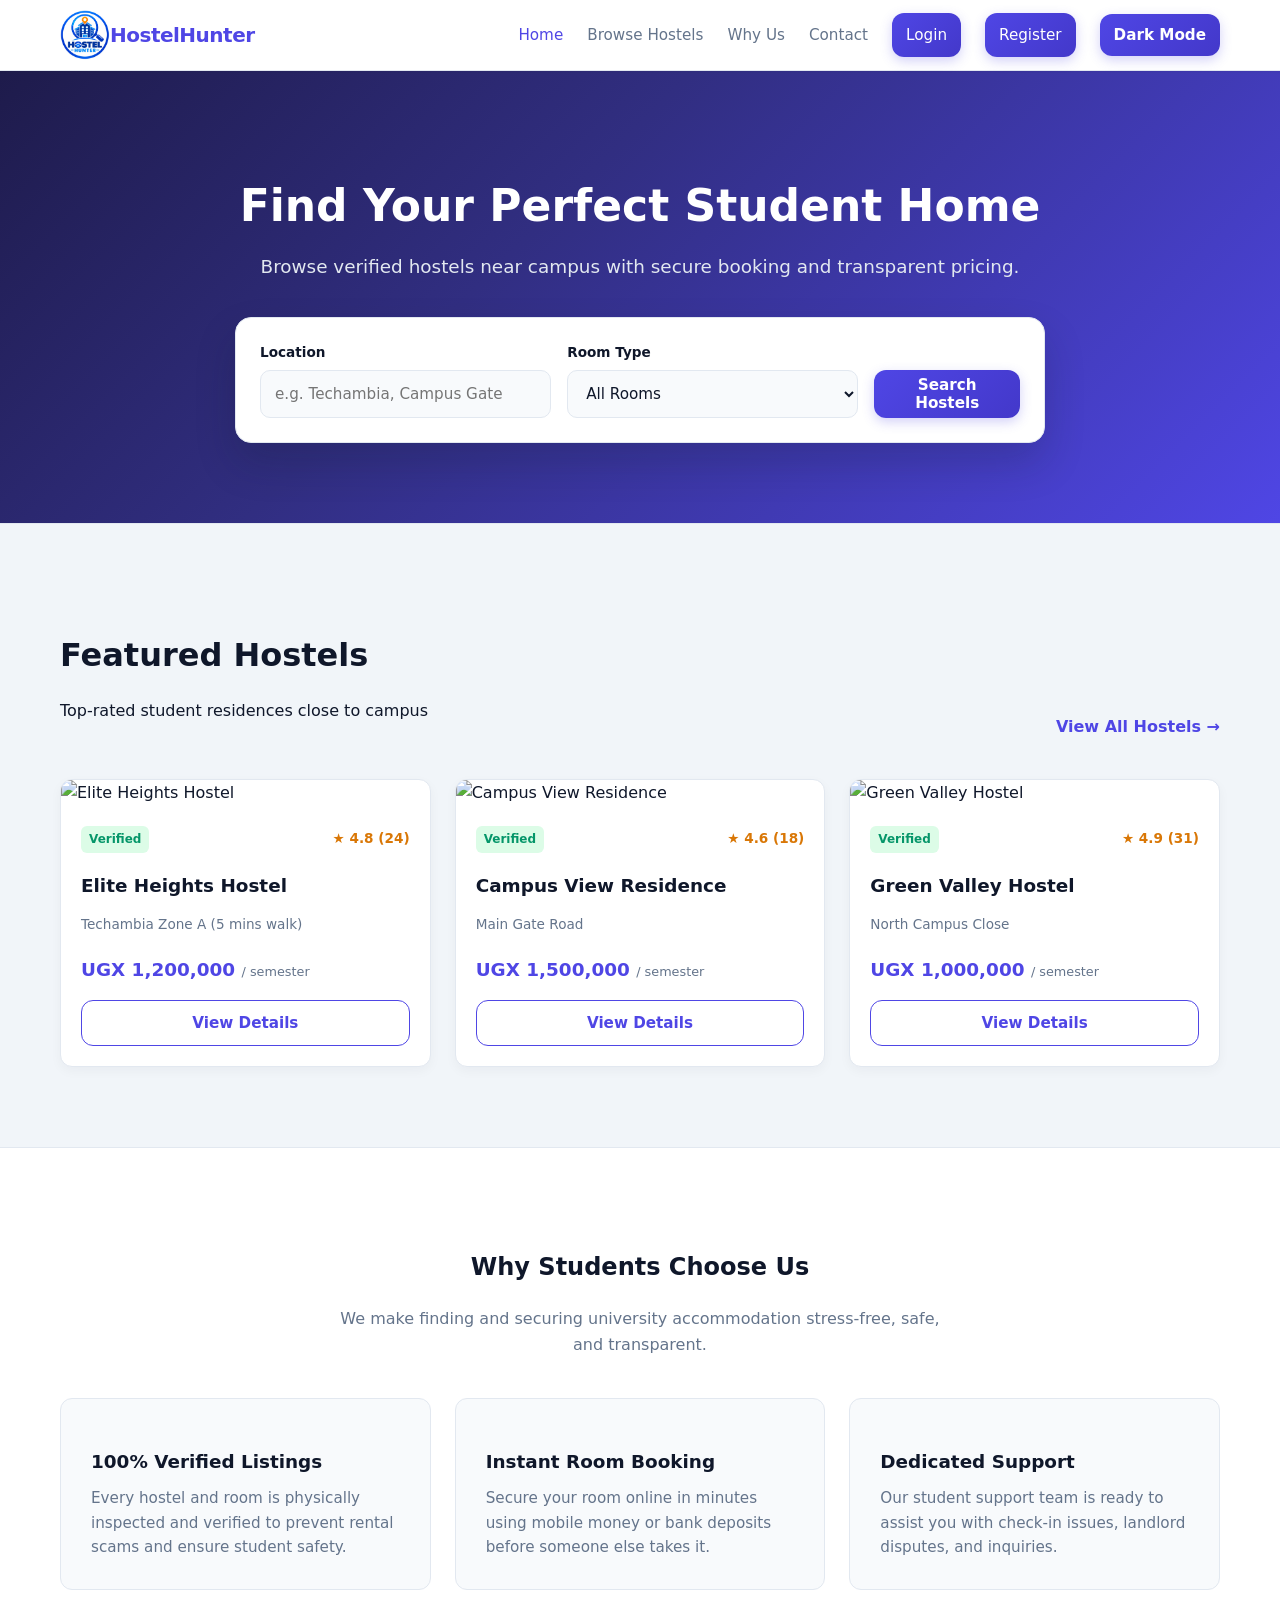
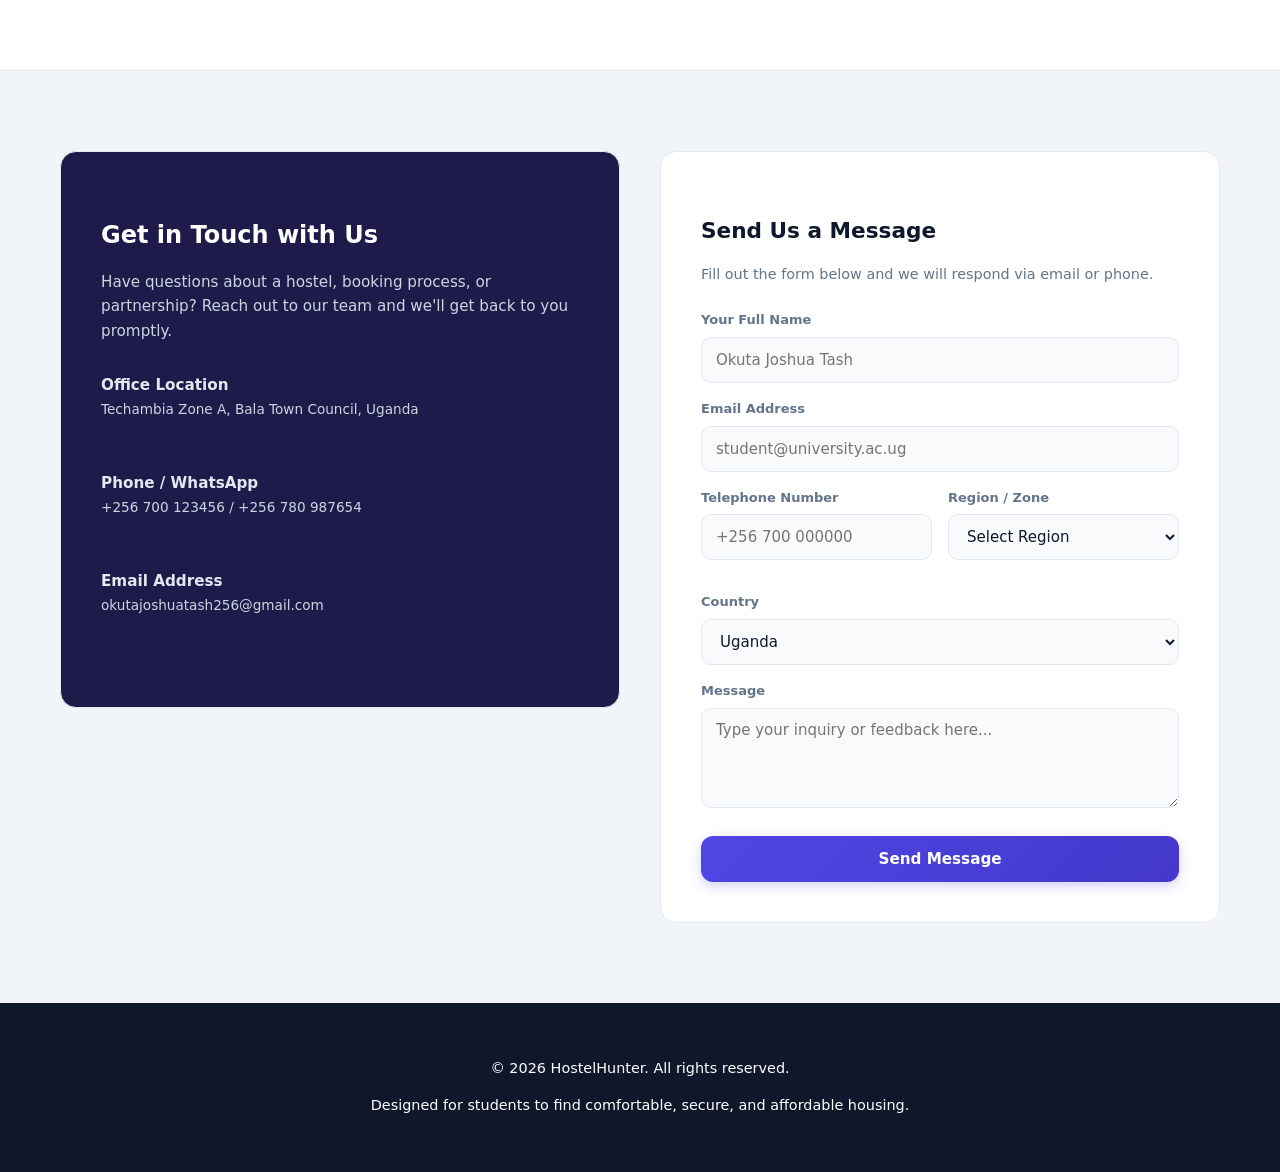
==== commit f6729fcc: "bb" ====
--- a/index.html
+++ b/index.html
@@ -8,16 +8,18 @@
 
     <link rel="icon" type="image/png" href="icon.jpeg">
     <link rel="stylesheet" href="style.css">
-
-
 </head>
 
 <body>
-
     <!-- Navigation Bar -->
     <nav class="navbar">
         <div class="container nav-container">
-            <a href="index.html" class="logo">HostelHunter</a>
+            <a href="index.html" class="logo">
+                <img src="icon.jpeg" alt="Logo" class="nav-title-icon"
+                    style="width:50px; height:50px; border-radius:50%; object-fit:cover;">HostelHunter
+            </a>
+          
+
             <button class="menu-toggle" id="menuToggle" aria-label="Toggle navigation">
                 <span></span>
                 <span></span>
@@ -30,7 +32,8 @@
                 <li><a href="#contact">Contact</a></li>
                 <li><a href="login.html" class="btn btn-primary" style="padding: 10px 14px;">Login</a></li>
                 <li><a href="register.html" class="btn btn-primary" style="padding: 10px 14px;">Register</a></li>
-                <button onclick="toggleDarkMode()" class="btn btn-primary" style="padding: 12px 14px;">Dark Mode</button>
+                <button onclick="toggleDarkMode()" class="btn btn-primary" style="padding: 12px 14px;">Dark
+                    Mode</button>
                 <script>
                     //Toggle dark mode button
                     let isDark = false;
@@ -212,7 +215,7 @@
                         <!-- FormSubmit Hidden Configurations -->
                         <input type="hidden" name="_captcha" value="false">
                         <input type="hidden" name="_template" value="table">
-                        <input type="hidden" name="_subject" value="New CampusHostels Inquiry!">
+                        <input type="hidden" name="_subject" value="New HostelHunter Inquiry!">
 
                         <div class="form-group" style="text-align: left; margin-bottom: 16px;">
                             <label for="contactName"
--- a/style.css
+++ b/style.css
@@ -1,7 +1,3 @@
-/* ==========================================================
-   CampusHostels Modern Slate & Emerald Design System
-   ========================================================== */
-
 :root {
   --primary: #4f46e5;
   /* Rich Indigo */
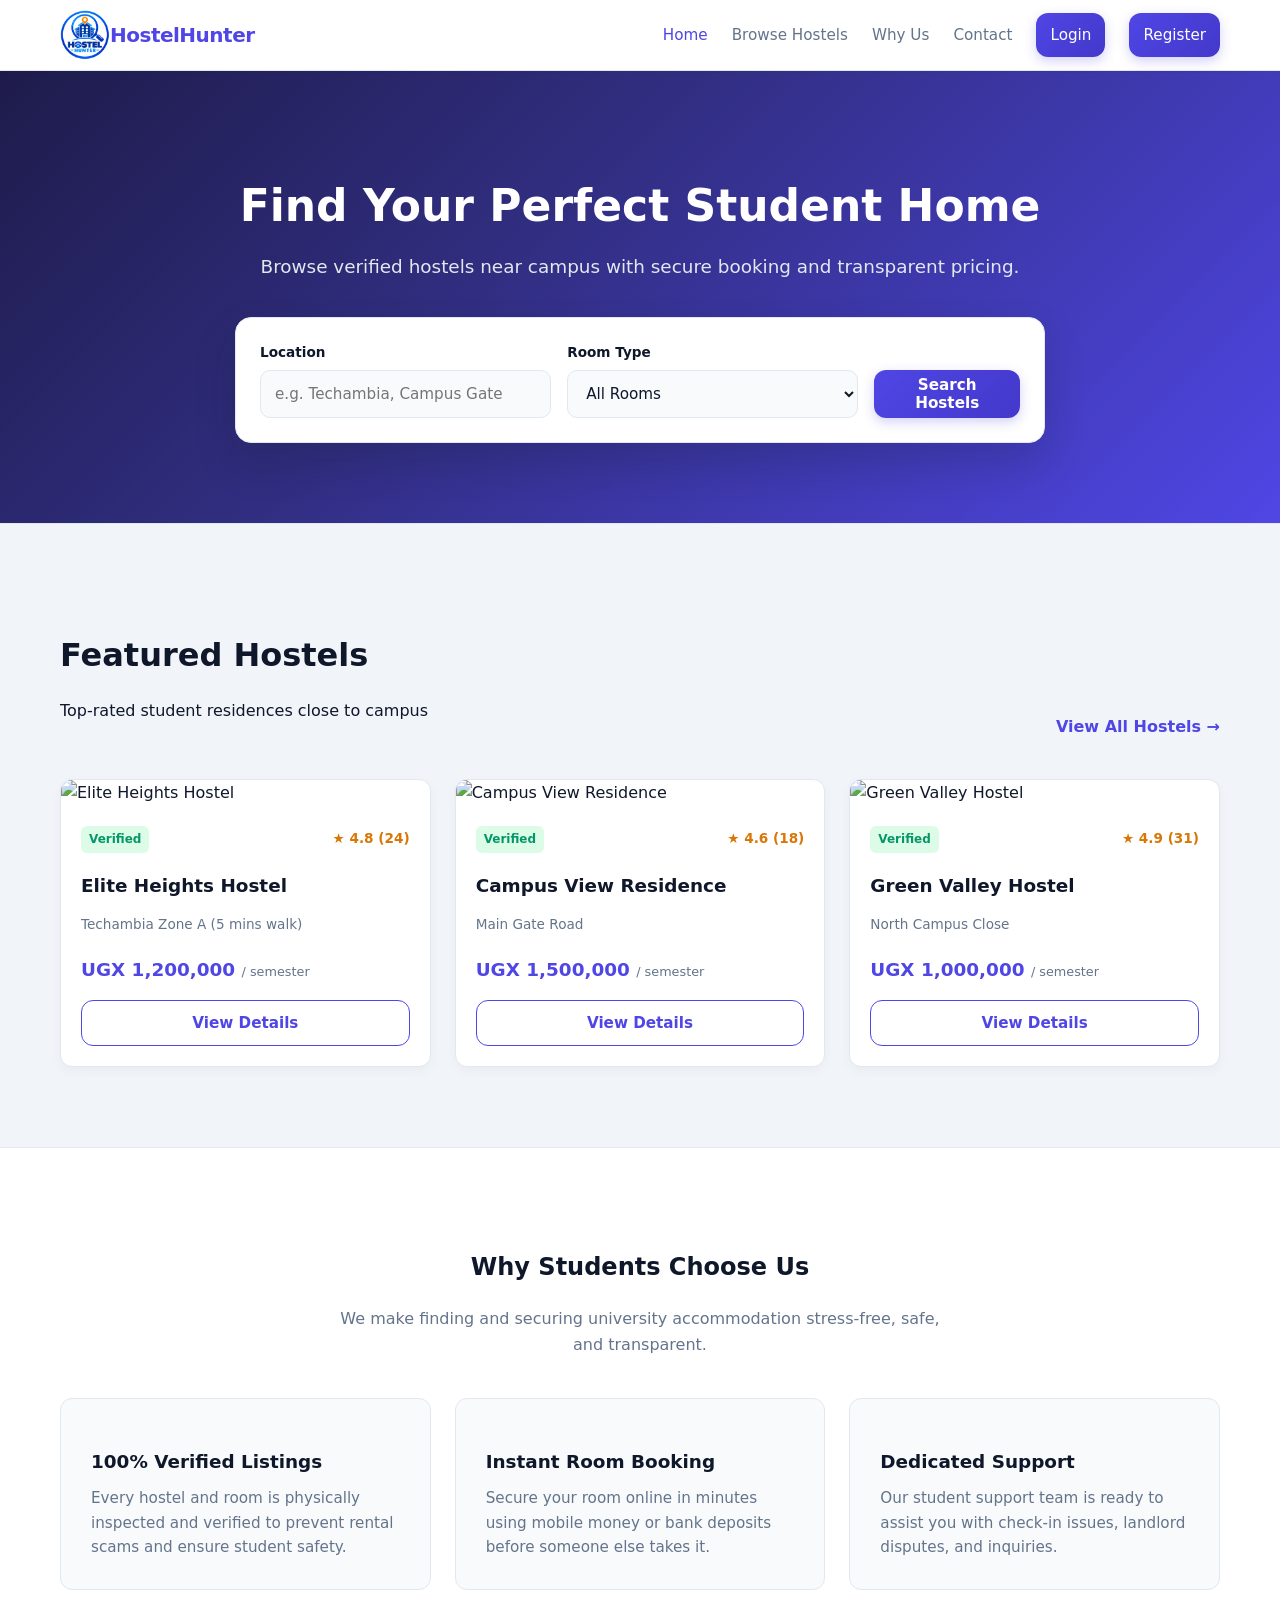
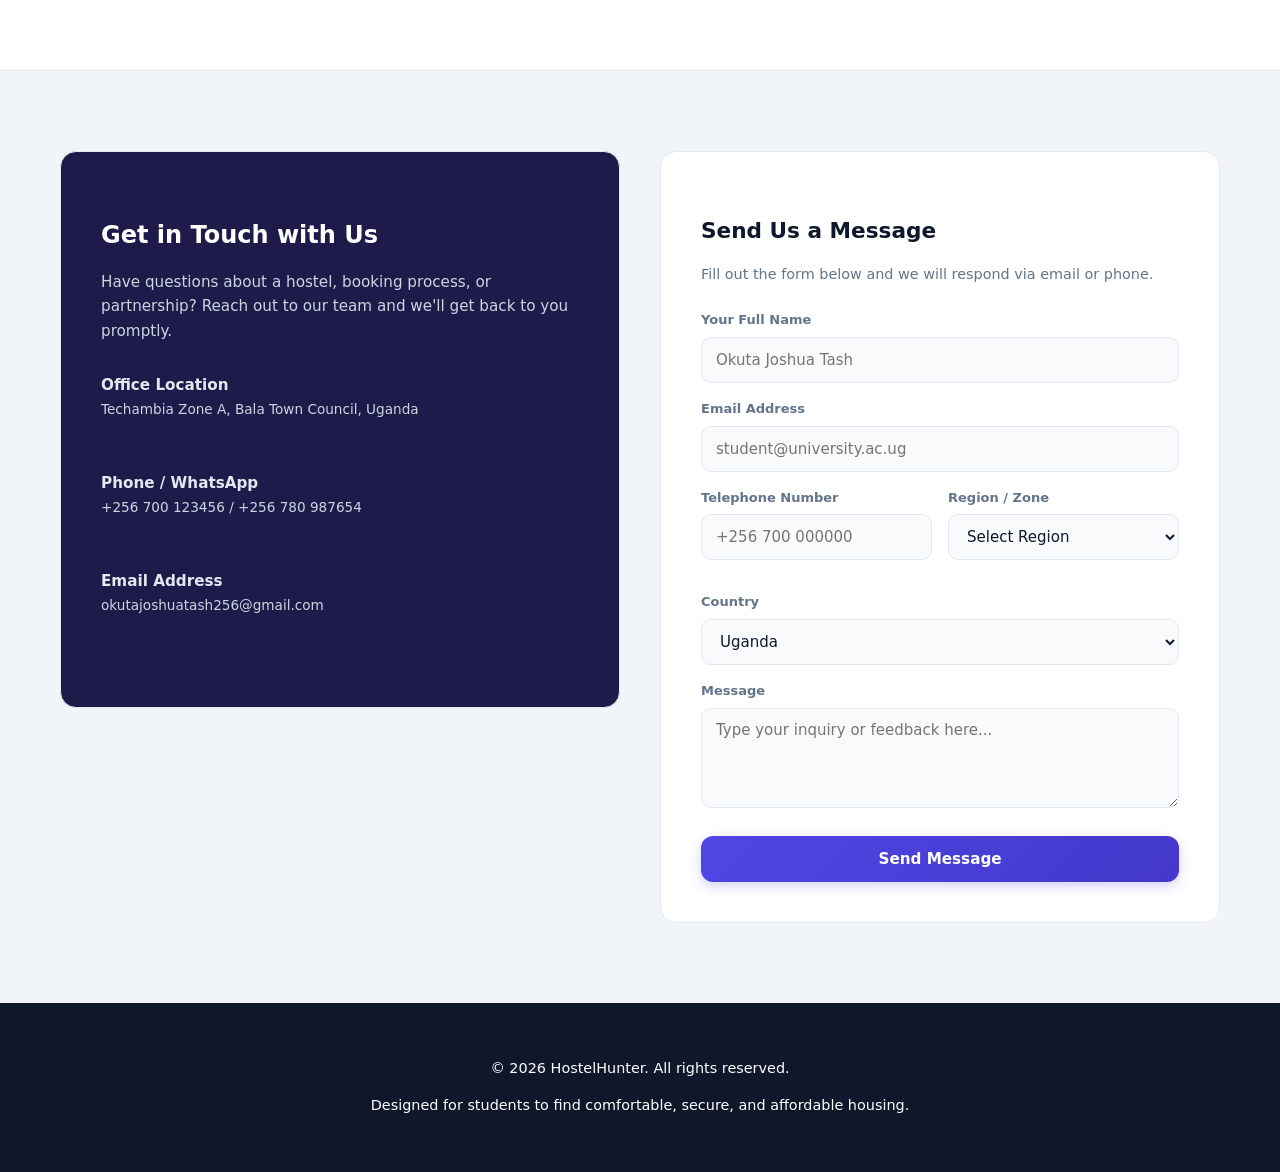
==== commit b7ea5054: "jhh" ====
--- a/index.html
+++ b/index.html
@@ -32,18 +32,7 @@
                 <li><a href="#contact">Contact</a></li>
                 <li><a href="login.html" class="btn btn-primary" style="padding: 10px 14px;">Login</a></li>
                 <li><a href="register.html" class="btn btn-primary" style="padding: 10px 14px;">Register</a></li>
-                <button onclick="toggleDarkMode()" class="btn btn-primary" style="padding: 12px 14px;">Dark
-                    Mode</button>
-                <script>
-                    //Toggle dark mode button
-                    let isDark = false;
-                    function toggleDarkMode() {
-                        isDark = !isDark;
-                        document.body.style.background = isDark ? "black" : "white";
-                        document.body.style.color = isDark ? "white" : "black";
-
-                    }
-                </script>
+                
             </ul>
         </div>
     </nav>
--- a/style.css
+++ b/style.css
@@ -586,7 +586,7 @@
 .detail-section,
 .booking-card,
 .dashboard-card {
-  padding: 32px;
+  padding: 30px;
   margin-bottom: 24px;
   background: var(--white);
   border: 1px solid var(--border);
@@ -1168,7 +1168,7 @@
   .contact-form-card,
   .booking-card,
   .detail-section {
-    padding: 24px;
+    padding: 22px;
   }
 
   /* Tables wrapper */
